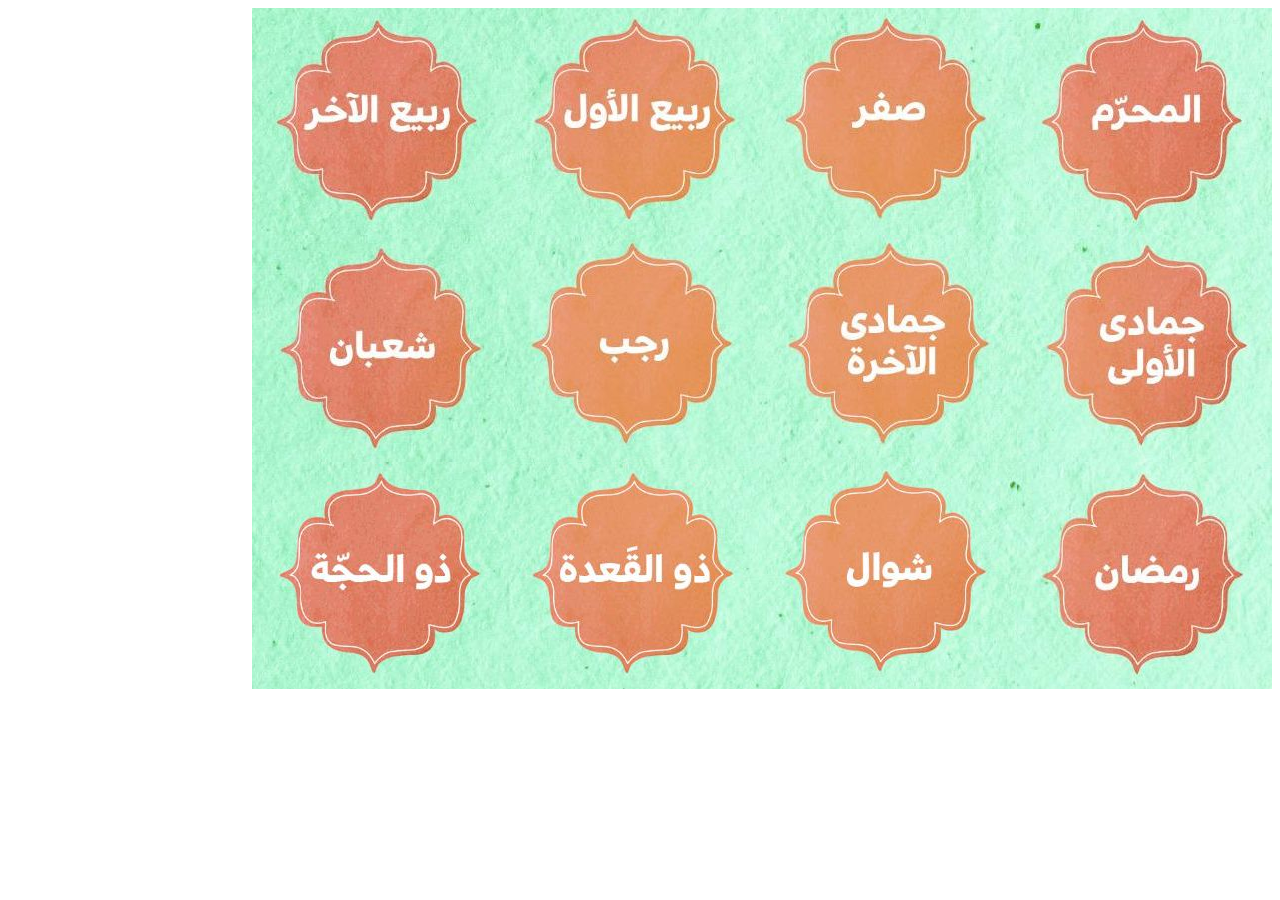
==== index.html @ 162c2f37 "renamed for github page" ====
<!DOCTYPE html>
<html>
<link rel="stylesheet" href="mystyle.css">
<head>
    <title>Mois Lunaires</title>
</head>
<body>
    <div class="wrapper">
        <img id="01" src="media/pictures/01.png" onclick="play('01_audio')"/>
        <img id="02" src="media/pictures/02.png" onclick="play('02_audio')"/>
        <img id="03" src="media/pictures/03.png" onclick="play('03_audio')"/>
        <img id="04" src="media/pictures/04.png" onclick="play('04_audio')"/>
        <img id="05" src="media/pictures/05.png" onclick="play('05_audio')"/>
        <img id="06" src="media/pictures/06.png" onclick="play('06_audio')"/>
        <img id="07" src="media/pictures/07.png" onclick="play('07_audio')"/>
        <img id="08" src="media/pictures/08.png" onclick="play('08_audio')"/>
        <img id="09" src="media/pictures/09.png" onclick="play('09_audio')"/>
        <img id="10" src="media/pictures/10.png" onclick="play('10_audio')"/>
        <img id="11" src="media/pictures/11.png" onclick="play('11_audio')"/>
        <img id="12" src="media/pictures/12.png" onclick="play('12_audio')"/>
    </div>
    <audio id="01_audio" src="media/audio/01.m4a"></audio>
    <audio id="02_audio" src="media/audio/02.m4a"></audio>
    <audio id="03_audio" src="media/audio/03.m4a"></audio>
    <audio id="04_audio" src="media/audio/04.m4a"></audio>
    <audio id="05_audio" src="media/audio/05.m4a"></audio>
    <audio id="06_audio" src="media/audio/06.m4a"></audio>
    <audio id="07_audio" src="media/audio/07.m4a"></audio>
    <audio id="08_audio" src="media/audio/08.m4a"></audio>
    <audio id="09_audio" src="media/audio/09.m4a"></audio>
    <audio id="10_audio" src="media/audio/10.m4a"></audio>
    <audio id="11_audio" src="media/audio/11.m4a"></audio>
    <audio id="12_audio" src="media/audio/12.m4a"></audio>
</body>
<script>
    var audio;
    function play(audioId) {
        if (audio != null) {
            audio.pause();
        };
        audio = document.getElementById(audioId);
        audio.play();
    }
</script>
</html>
---- mystyle.css ----
.wrapper {
    display: flex;
    flex-wrap: wrap;
    flex-direction: row-reverse;
}
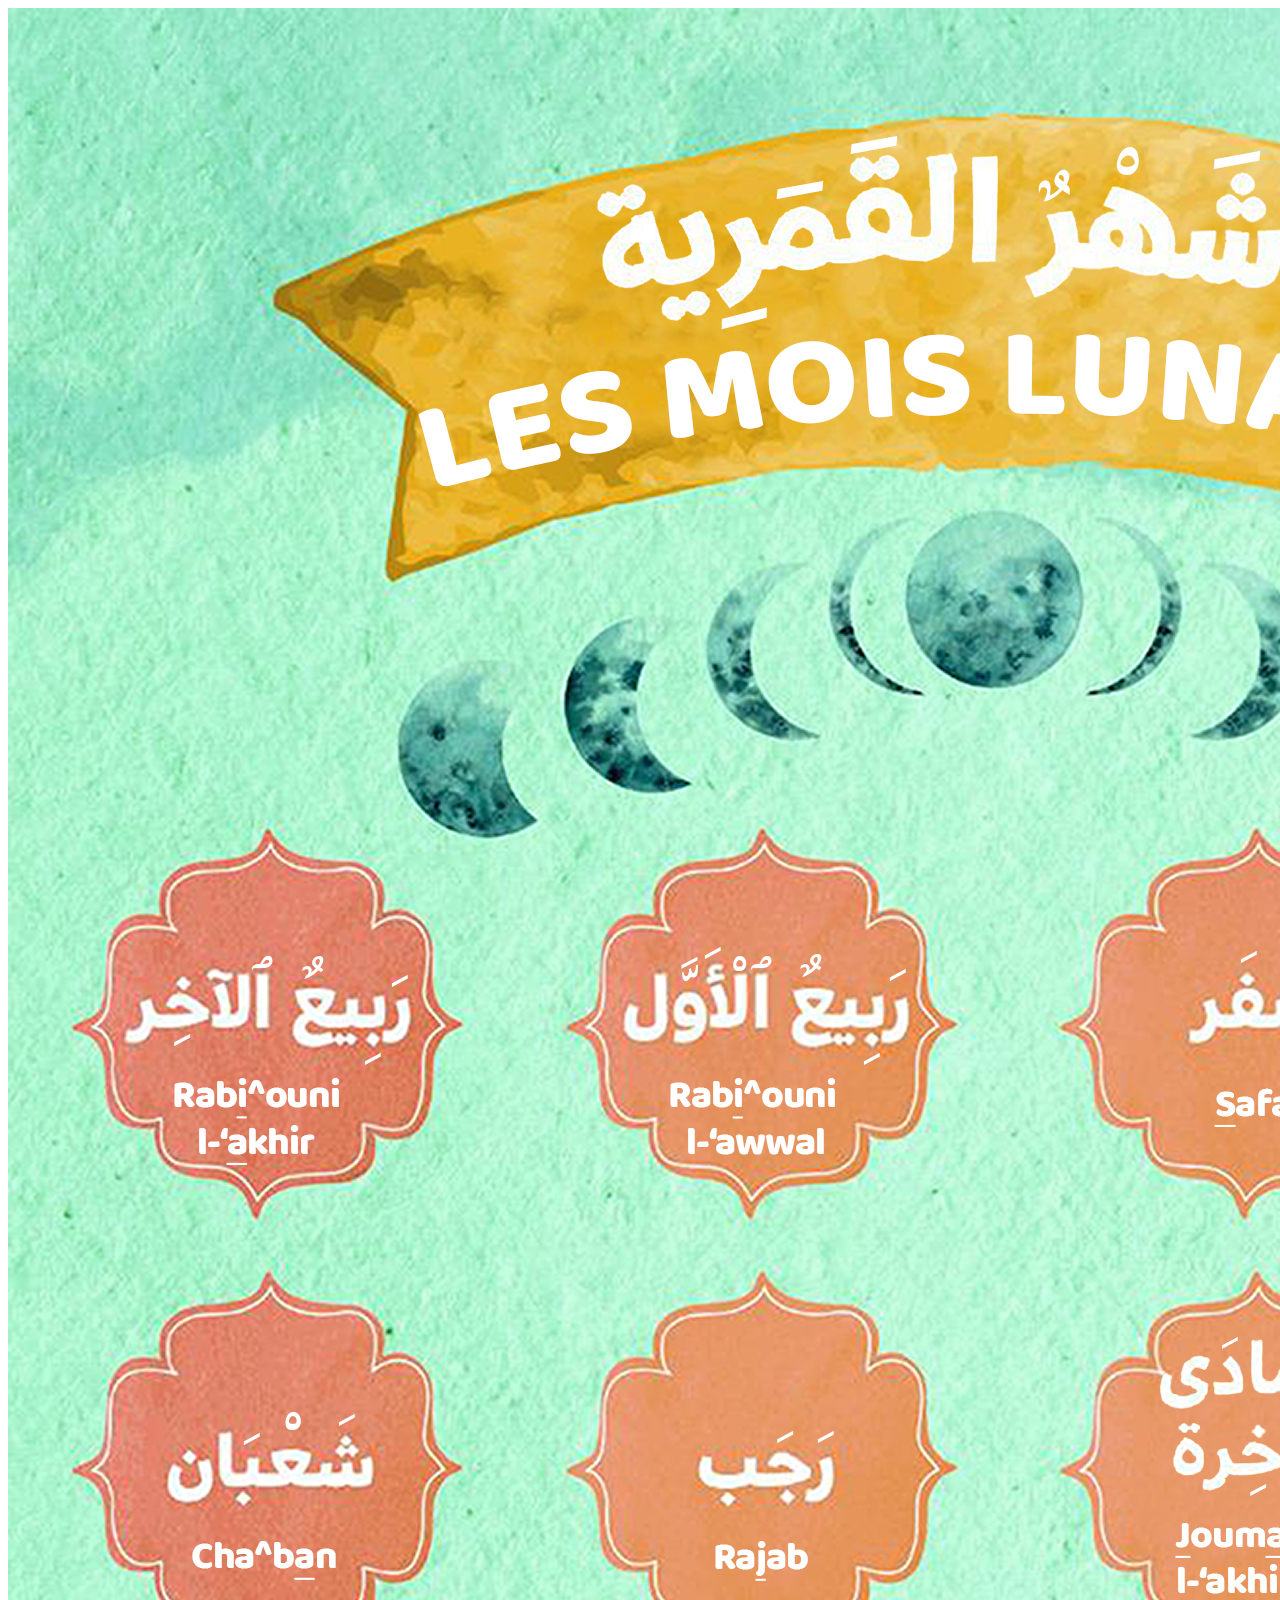
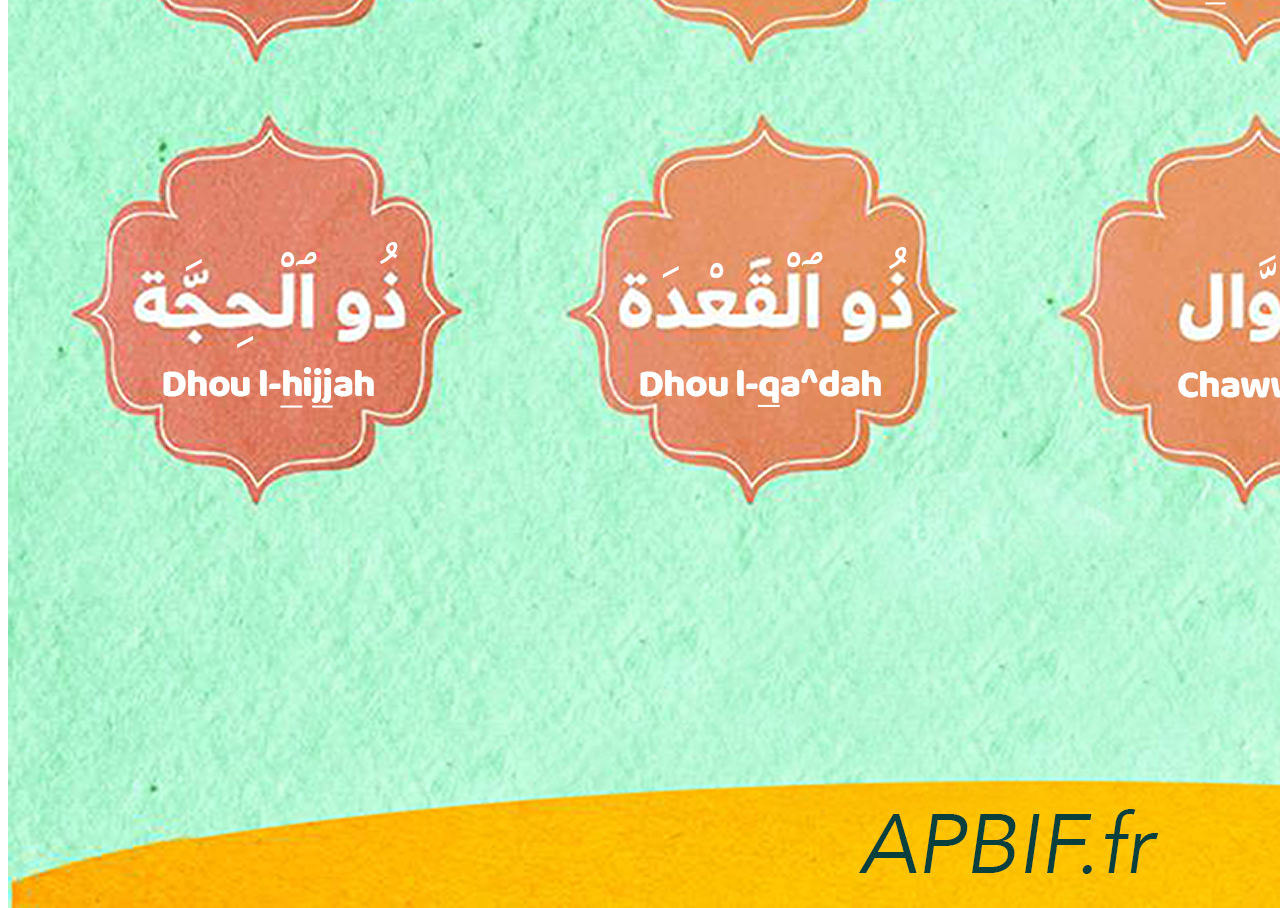
==== commit 3b5a97b1: "Update audio and image - changed positioning without flex" ====
--- a/index.html
+++ b/index.html
@@ -5,32 +5,39 @@
     <title>Mois Lunaires</title>
 </head>
 <body>
-    <div class="wrapper">
-        <img id="01" src="media/pictures/01.png" onclick="play('01_audio')"/>
-        <img id="02" src="media/pictures/02.png" onclick="play('02_audio')"/>
-        <img id="03" src="media/pictures/03.png" onclick="play('03_audio')"/>
-        <img id="04" src="media/pictures/04.png" onclick="play('04_audio')"/>
-        <img id="05" src="media/pictures/05.png" onclick="play('05_audio')"/>
-        <img id="06" src="media/pictures/06.png" onclick="play('06_audio')"/>
-        <img id="07" src="media/pictures/07.png" onclick="play('07_audio')"/>
-        <img id="08" src="media/pictures/08.png" onclick="play('08_audio')"/>
-        <img id="09" src="media/pictures/09.png" onclick="play('09_audio')"/>
-        <img id="10" src="media/pictures/10.png" onclick="play('10_audio')"/>
-        <img id="11" src="media/pictures/11.png" onclick="play('11_audio')"/>
-        <img id="12" src="media/pictures/12.png" onclick="play('12_audio')"/>
+<div>
+    <img src="media/pictures/mois.jpg"/>
+    <div id="01" class="line" style="top: 820px">
+        <div class="square" onclick="play('04_audio')"></div>
+        <div class="square" onclick="play('03_audio')"></div>
+        <div class="square" onclick="play('02_audio')"></div>
+        <div class="square" onclick="play('01_audio')"></div>
     </div>
-    <audio id="01_audio" src="media/audio/01.m4a"></audio>
-    <audio id="02_audio" src="media/audio/02.m4a"></audio>
-    <audio id="03_audio" src="media/audio/03.m4a"></audio>
-    <audio id="04_audio" src="media/audio/04.m4a"></audio>
-    <audio id="05_audio" src="media/audio/05.m4a"></audio>
-    <audio id="06_audio" src="media/audio/06.m4a"></audio>
-    <audio id="07_audio" src="media/audio/07.m4a"></audio>
-    <audio id="08_audio" src="media/audio/08.m4a"></audio>
-    <audio id="09_audio" src="media/audio/09.m4a"></audio>
-    <audio id="10_audio" src="media/audio/10.m4a"></audio>
-    <audio id="11_audio" src="media/audio/11.m4a"></audio>
-    <audio id="12_audio" src="media/audio/12.m4a"></audio>
+    <div id="02" class="line" style="top: 870px">
+        <div class="square" onclick="play('08_audio')"></div>
+        <div class="square" onclick="play('07_audio')"></div>
+        <div class="square" onclick="play('06_audio')"></div>
+        <div class="square" onclick="play('05_audio')"></div>
+    </div>
+    <div id="03" class="line" style="top: 920px">
+        <div class="square" onclick="play('12_audio')"></div>
+        <div class="square" onclick="play('11_audio')"></div>
+        <div class="square" onclick="play('10_audio')"></div>
+        <div class="square" onclick="play('09_audio')"></div>
+    </div>
+</div>
+    <audio id="01_audio" src="media/audio/01.mp3"></audio>
+    <audio id="02_audio" src="media/audio/02.mp3"></audio>
+    <audio id="03_audio" src="media/audio/03.mp3"></audio>
+    <audio id="04_audio" src="media/audio/04.mp3"></audio>
+    <audio id="05_audio" src="media/audio/05.mp3"></audio>
+    <audio id="06_audio" src="media/audio/06.mp3"></audio>
+    <audio id="07_audio" src="media/audio/07.mp3"></audio>
+    <audio id="08_audio" src="media/audio/08.mp3"></audio>
+    <audio id="09_audio" src="media/audio/09.mp3"></audio>
+    <audio id="10_audio" src="media/audio/10.mp3"></audio>
+    <audio id="11_audio" src="media/audio/11.mp3"></audio>
+    <audio id="12_audio" src="media/audio/12.mp3"></audio>
 </body>
 <script>
     var audio;
--- a/mystyle.css
+++ b/mystyle.css
@@ -1,5 +1,34 @@
 .wrapper {
-    display: flex;
-    flex-wrap: wrap;
-    flex-direction: row-reverse;
+    z-index: 1;
+    position: relative;
 }
+img {
+    z-index: 2;
+    position: absolute;
+}
+.line {
+    position: relative;
+    z-index: 3;
+    min-height: 394px;
+    max-height: 394px;
+    min-width: 2000px;
+    max-width: 2000px;
+}
+.square {
+    display:inline-block;
+    position: relative;
+    z-index: 4;
+    min-height: 394px;
+    max-height: 394px;
+    min-width: 495px;
+    max-width: 495px;
+}
+#01 {
+    top: 820px;
+}
+#02 {
+    top: 1262px;
+}
+#03 {
+    top: 1702px;
+}